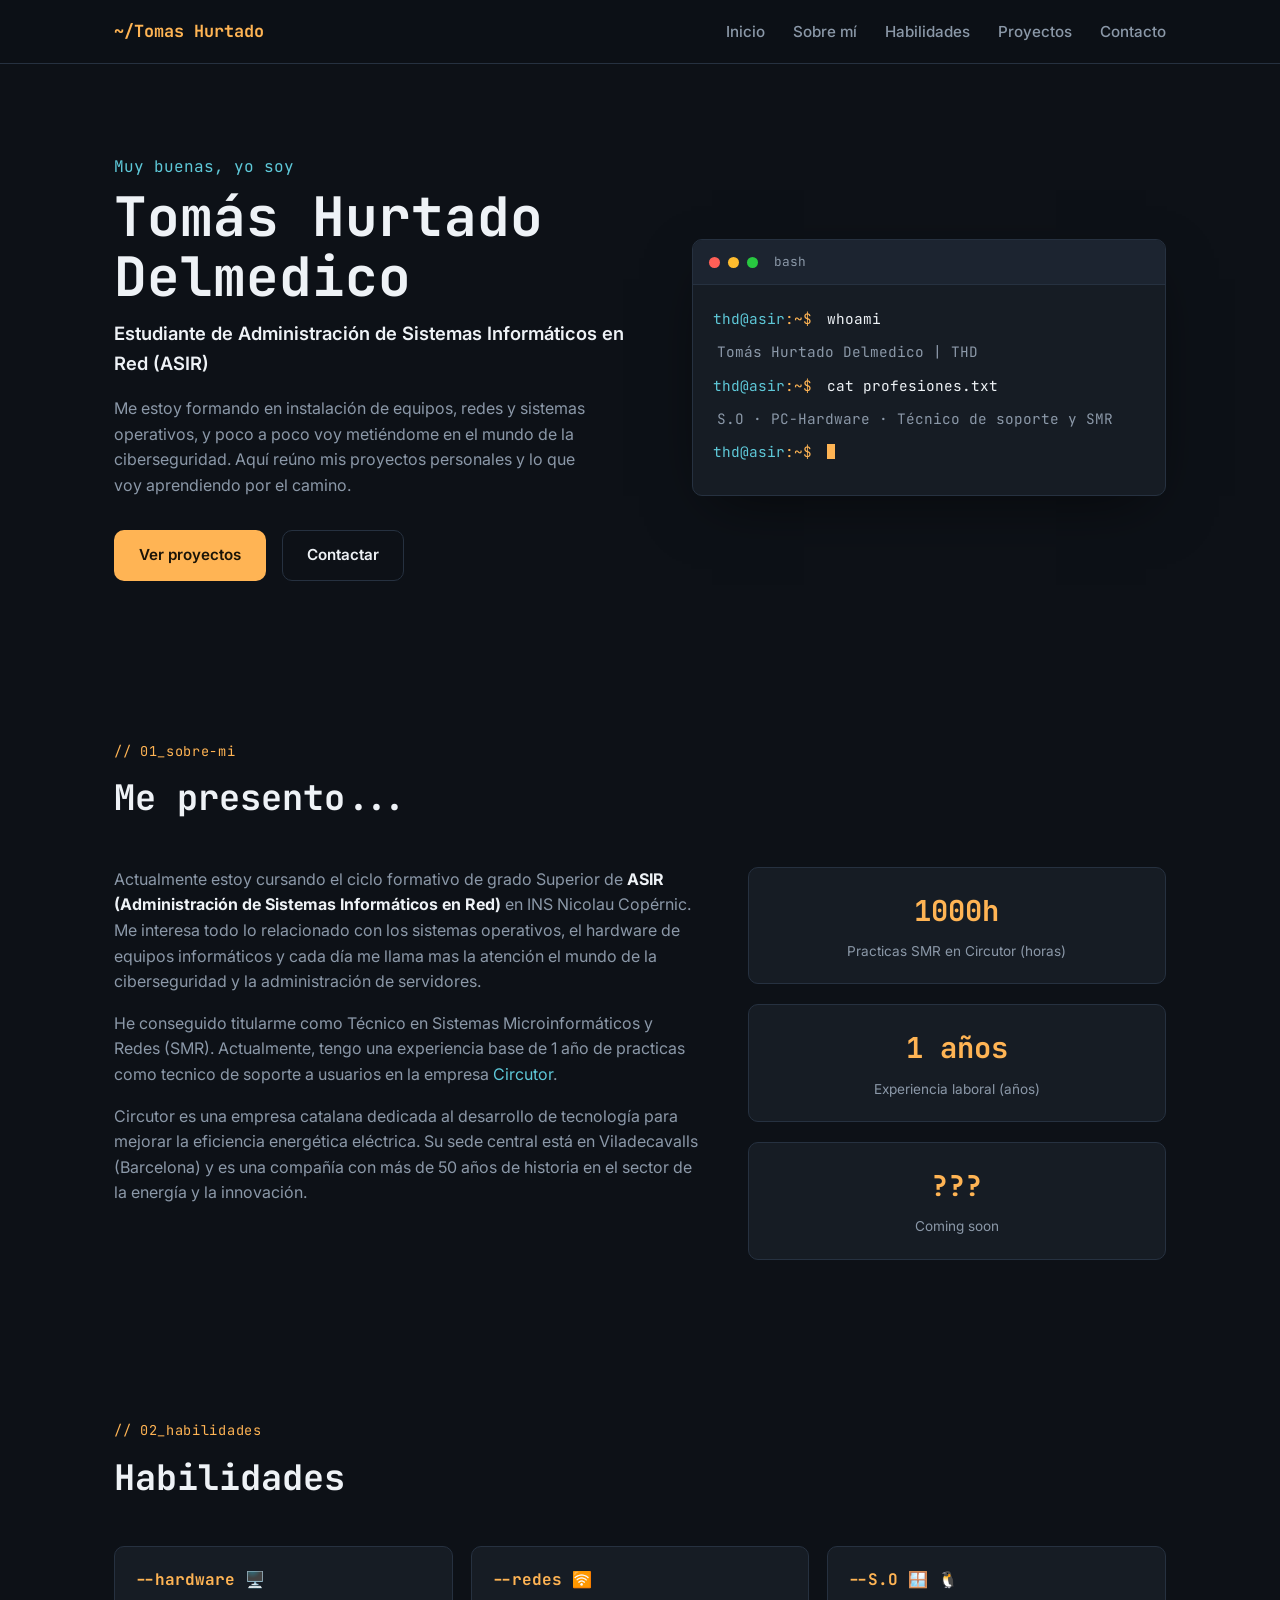
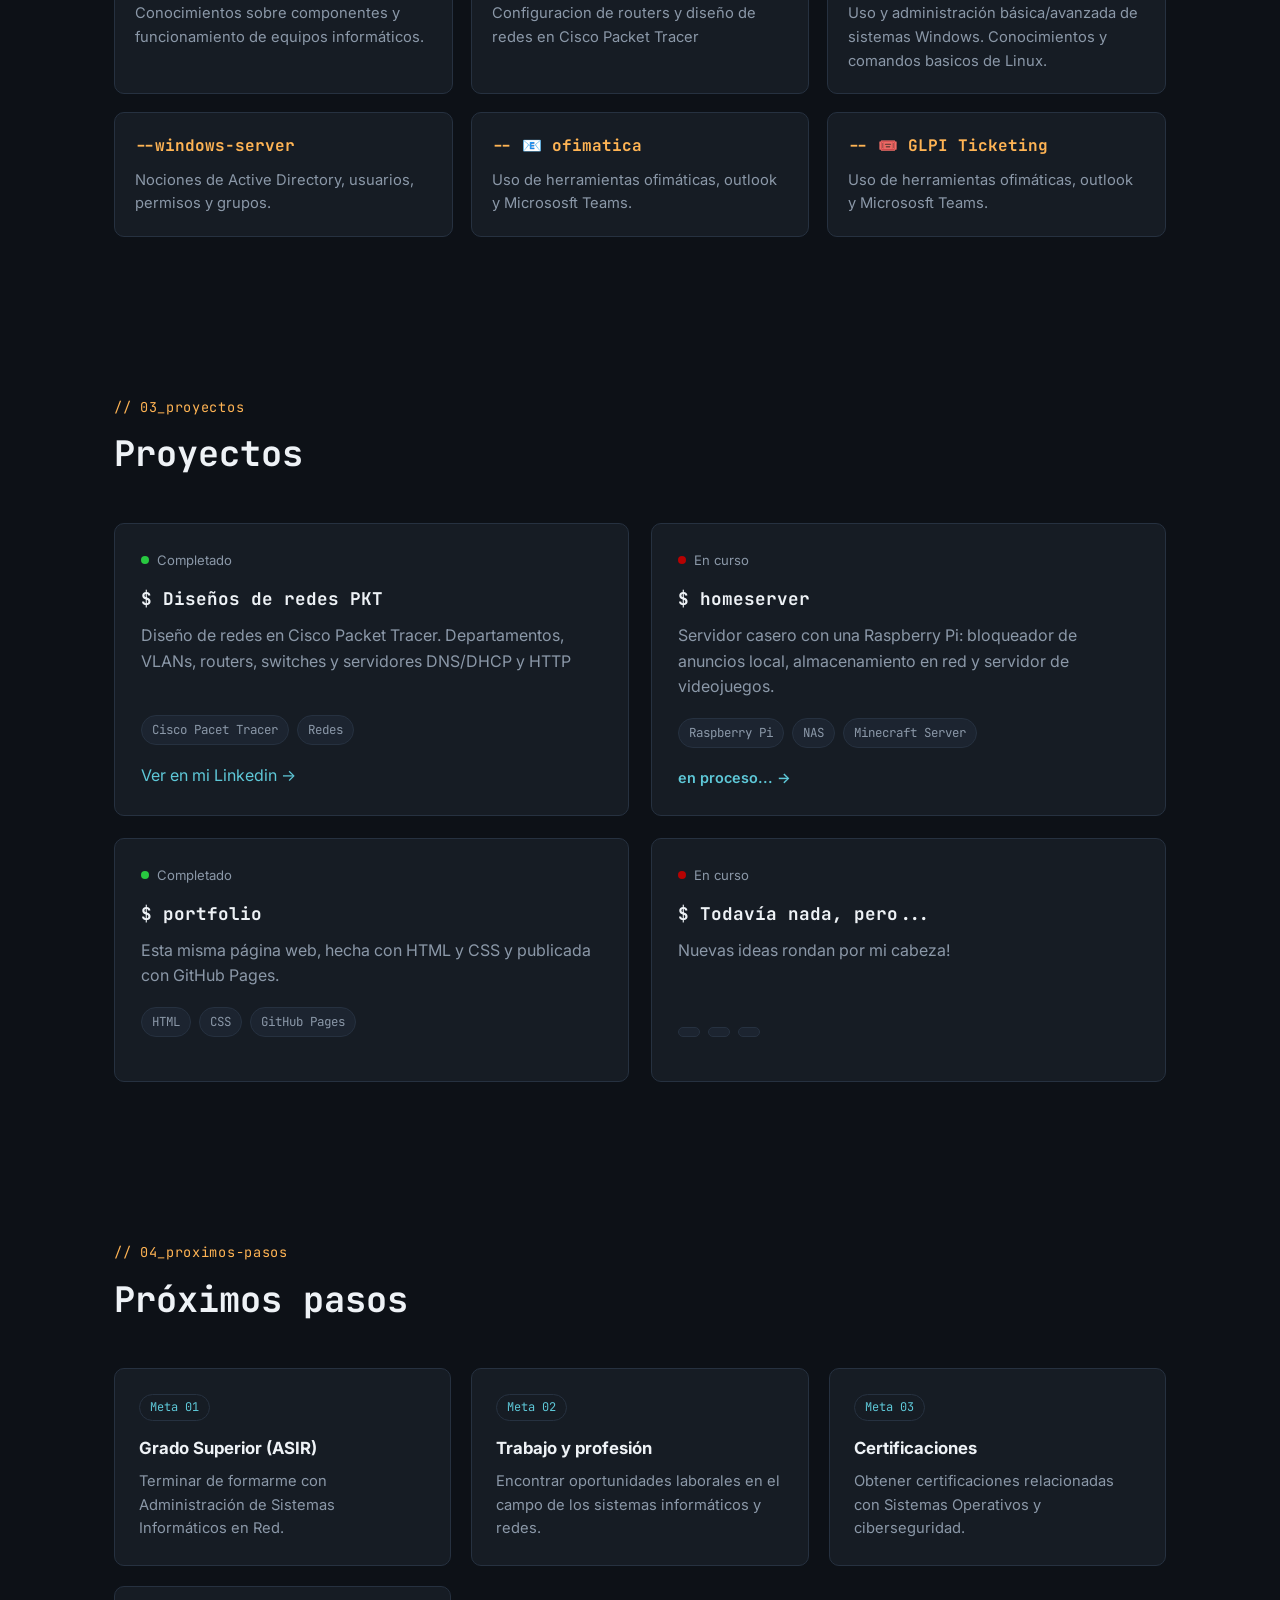
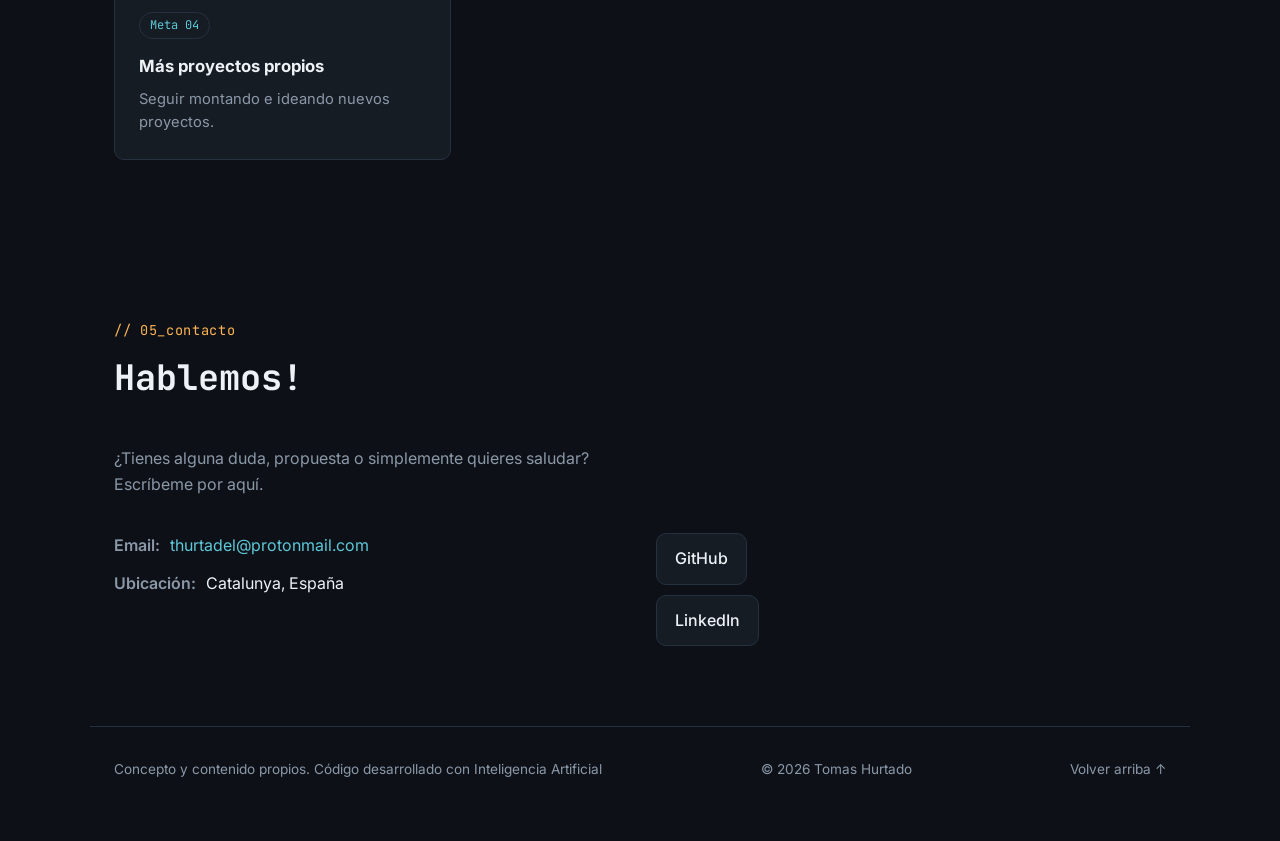
==== index.html @ 8b9e63d1 "Add files via upload" ====
<!DOCTYPE html>
<html lang="es">
<head>
  <meta charset="UTF-8">
  <meta name="viewport" content="width=device-width, initial-scale=1.0">
  <title>THD 🎮 |  Portfolio</title>

  <!-- Tipografías de Google Fonts -->
  <link rel="preconnect" href="https://fonts.googleapis.com">
  <link rel="preconnect" href="https://fonts.gstatic.com" crossorigin>
  <link href="https://fonts.googleapis.com/css2?family=Inter:wght@400;500;600;700&family=JetBrains+Mono:wght@400;500;700&display=swap" rel="stylesheet">

  <link rel="stylesheet" href="style.css">
</head>
<body>

  <!-- MENÚ DE NAVEGACIÓN -->

  <header class="site-header">
    <nav class="nav">
      <a href="#inicio" class="logo">~/Tomas Hurtado</a>

      <ul class="nav__links">
        <li><a href="#inicio">Inicio</a></li>
        <li><a href="#sobre-mi">Sobre mí</a></li>
        <li><a href="#habilidades">Habilidades</a></li>
        <li><a href="#proyectos">Proyectos</a></li>
        <li><a href="#contacto">Contacto</a></li>
      </ul>
    </nav>
  </header>

  <main>

    <!-- PRESENTACIÓN -->
    <section id="inicio" class="hero">
      <div class="hero__text">
        <p class="hero__greeting">Muy buenas, yo soy</p>
        <h1 class="hero__name">Tomás Hurtado Delmedico</h1>
        <p class="hero__role">Estudiante de Administración de Sistemas Informáticos en Red (ASIR)</p>
        <p class="hero__desc">
          Me estoy formando en instalación de equipos, redes y sistemas operativos,
          y poco a poco voy metiéndome en el mundo de la ciberseguridad. Aquí reúno
          mis proyectos personales y lo que voy aprendiendo por el camino.
        </p>
        <div class="hero__cta">
          <a href="#proyectos" class="btn btn--primary">Ver proyectos</a>
          <a href="#contacto" class="btn btn--ghost">Contactar</a>
        </div>
      </div>

      <!-- Tarjeta estilo "terminal" -->
      <div class="terminal">
        <div class="terminal__bar">
          <span class="dot dot--red"></span>
          <span class="dot dot--yellow"></span>
          <span class="dot dot--green"></span>
          <span class="terminal__title">bash</span>
        </div>
        <div class="terminal__body">
          <p><span class="prompt">thd@asir</span><span class="path">:~$</span> whoami</p>
          <p class="output">Tomás Hurtado Delmedico | THD</p>
          <p><span class="prompt">thd@asir</span><span class="path">:~$</span> cat profesiones.txt</p>
          <p class="output">S.O · PC-Hardware · Técnico de soporte y SMR</p>
          <p><span class="prompt">thd@asir</span><span class="path">:~$</span> <span class="cursor"></span></p>
        </div>
      </div>
    </section>

    <!--SECCIÓN: SOBRE MÍ -->
    <section id="sobre-mi" class="section">
      <p class="eyebrow">// 01_sobre-mi</p>
      <h2 class="section-title">Me presento...</h2>

      <div class="about">
        <div class="about__text">
          <p>
            Actualmente estoy cursando el ciclo formativo de grado Superior de
            <strong>ASIR (Administración de Sistemas Informáticos en Red)</strong> en
            INS Nicolau Copérnic. Me interesa todo lo relacionado con
            los sistemas operativos, el hardware de equipos informáticos y cada día me llama mas la atención el mundo de la ciberseguridad
            y la administración de servidores.
          </p>
          <p>
            He conseguido titularme como Técnico en Sistemas Microinformáticos y Redes (SMR). Actualmente, tengo una experiencia base de 1 año 
            de practicas como tecnico de soporte a usuarios en la empresa <a href="https://www.circutor.com">Circutor</a>. 
          </p>
          <p>
            Circutor es una empresa catalana dedicada al desarrollo de tecnología para mejorar 
            la eficiencia energética eléctrica. Su sede central está en Viladecavalls (Barcelona) y es una compañía con más de 50 años de historia en el sector de la energía y la innovación.
          </p>
        </div>

        <div class="about__stats">
          <div class="stat">
            <span class="stat__number">1000h</span>
            <span class="stat__label">Practicas SMR en Circutor (horas)</span>
          </div>
          <div class="stat">
            <span class="stat__number">1 años</span>
            <span class="stat__label">Experiencia laboral (años)</span>
          </div>
          <div class="stat">
            <span class="stat__number">???</span>
            <span class="stat__label">Coming soon</span>
          </div>
        </div>
      </div>
    </section>

    <!--
         SECCIÓN: HABILIDADES  -->

    <section id="habilidades" class="section">
      <p class="eyebrow">// 02_habilidades</p>
      <h2 class="section-title">Habilidades</h2>

      <ul class="skills-grid">
        <li class="skill">
          <span class="skill__flag">--hardware 🖥️</span>
          <p class="skill__desc">Conocimientos sobre componentes y funcionamiento de equipos informáticos.</p>
        </li>
        <li class="skill">
          <span class="skill__flag">--redes 🛜 </span>
          <p class="skill__desc">Configuracion de routers y diseño de redes en Cisco Packet Tracer</p>
        </li>
        <li class="skill">
          <span class="skill__flag">--S.O 🪟 🐧</span>
          <p class="skill__desc">Uso y administración básica/avanzada de sistemas Windows.
            Conocimientos y comandos basicos de Linux.
          </p>
        </li>
        <li class="skill">
          <span class="skill__flag">--windows-server</span>
          <p class="skill__desc">Nociones de Active Directory, usuarios, permisos y grupos.</p>
        </li>
        <li class="skill">
          <span class="skill__flag">-- 📧 ofimatica</span>
          <p class="skill__desc">Uso de herramientas ofimáticas, outlook y Micrososft Teams.</p>
        </li>
        <li class="skill">
          <span class="skill__flag">-- 🎟️ GLPI Ticketing</span>
          <p class="skill__desc">Uso de herramientas ofimáticas, outlook y Micrososft Teams.</p>
        </li>
        <!-- Copiar un bloque <li class="skill">...</li> para añadir más habilidades -->
      </ul>
    </section>

    <!-- SECCIÓN: PROYECTOS -->
    <section id="proyectos" class="section">
      <p class="eyebrow">// 03_proyectos</p>
      <h2 class="section-title">Proyectos</h2>

      <div class="projects-grid">

        <article class="project">
          <p class="project__status">
            <span class="status-dot status-dot--done"></span> Completado
          </p>
          <h3 class="project__title">$ Diseños de redes PKT</h3>
          <p class="project__desc">
            Diseño de redes en Cisco Packet Tracer. Departamentos, VLANs, routers, switches y servidores DNS/DHCP y HTTP
          </p>
          <ul class="project__tags">
            <li>Cisco Pacet Tracer</li>
            <li>Redes</li>
          </ul>
          <a href="https://www.linkedin.com/pulse/primer-mini-proyecto-de-redes-tom%C3%A1s-hurtado-delmedico-5xv9e" class="project_link">Ver en mi Linkedin →</a>
        </article>

        <article class="project">
          <p class="project__status">
            <span class="status-dot status-dot--progress"></span> En curso
          </p>
          <h3 class="project__title">$ homeserver</h3>
          <p class="project__desc">
            Servidor casero con una Raspberry Pi: bloqueador de anuncios local, almacenamiento en red y servidor de videojuegos.
          </p>
          <ul class="project__tags">
            <li>Raspberry Pi</li>
            <li>NAS</li>
            <li>Minecraft Server</li>
          </ul>
          <a href="/comingsoon.html" class="project__link">en proceso... →</a>
        </article>

        <article class="project">
          <p class="project__status">
            <span class="status-dot status-dot--done"></span> Completado
          </p>
          <h3 class="project__title">$ portfolio</h3>
          <p class="project__desc">
            Esta misma página web, hecha con HTML y CSS y publicada con
            GitHub Pages.
          </p>
          <ul class="project__tags">
            <li>HTML</li>
            <li>CSS</li>
            <li>GitHub Pages</li>
          </ul>
        </article>

        <article class="project">
          <p class="project__status">
            <span class="status-dot status-dot--progress"></span> En curso
          </p>
          <h3 class="project__title">$ Todavía nada, pero...</h3>
          <p class="project__desc">
            Nuevas ideas rondan por mi cabeza!
          </p>
          <ul class="project__tags">
            <li></li>
            <li></li>
            <li></li>
          </ul>
        </article>

        <!-- Para añadir un proyecto nuevo, copiar desde <article class="project">
             hasta </article> y pegar aquí debajo, cambiando los textos -->

      </div>
    </section>

    <!-- SECCIÓN: PRÓXIMOS PASOS (opcional)-->
    <section id="metas" class="section">
      <p class="eyebrow">// 04_proximos-pasos</p>
      <h2 class="section-title">Próximos pasos</h2>

      <div class="metas-grid">
        <article class="meta-card">
          <span class="meta-card__tag">Meta 01</span>
          <h3>Grado Superior (ASIR)</h3>
          <p>Terminar de formarme con Administración de Sistemas Informáticos en Red.</p>
        </article>

        <article class="meta-card">
          <span class="meta-card__tag">Meta 02</span>
          <h3>Trabajo y profesión</h3>
          <p>Encontrar oportunidades laborales en el campo de los sistemas informáticos y redes.</p>
        </article>

        <article class="meta-card">
          <span class="meta-card__tag">Meta 03</span>
          <h3>Certificaciones</h3>
          <p>Obtener certificaciones relacionadas con Sistemas Operativos y ciberseguridad.</p>
        </article>

        <article class="meta-card">
          <span class="meta-card__tag">Meta 04</span>
          <h3>Más proyectos propios</h3>
          <p>Seguir montando e ideando nuevos proyectos.</p>
        </article>
      </div>
    </section>

    <!--SECCIÓN: CONTACTO-->
    <section id="contacto" class="section">
      <p class="eyebrow">// 05_contacto</p>
      <h2 class="section-title">Hablemos!</h2>
      <p class="contact-intro">
        ¿Tienes alguna duda, propuesta o simplemente quieres saludar?
        Escríbeme por aquí.
      </p>

      <div class="contact-grid">
        <div class="contact-info">
          <p><strong>Email:</strong> <a href="mailto:thurtadel@protonmail.com">thurtadel@protonmail.com</a></p>
          <p><strong>Ubicación:</strong> Catalunya, España</p>
        </div>

        <ul class="social-links">
          <li><a href="https://github.com/Thomas426" target="_blank">GitHub</a></li>
          <li><a href="https://www.linkedin.com/in/tomas-hurtado-viewmyprofile">LinkedIn</a></li>
        </ul>
      </div>
    </section>

  </main>

  <!-- PIE DE PÁGINA-->
  <footer class="site-footer">
    <p>Concepto y contenido propios. Código desarrollado con Inteligencia Artificial</p> 
    <p>© 2026 Tomas Hurtado</p>
    <a href="#inicio" class="back-to-top">Volver arriba ↑</a>
  </footer>

</body>
</html>
---- style.css ----
/*
   Cómo está organizado este archivo:
     1. Variables de color y tipografía 
     2. Reset básico
     3. Estilos generales (body, enlaces, botones...)
     4. Cabecera / menú
     5. Sección "Inicio" + tarjeta terminal
     6. Secciones generales (título, eyebrow)
     7. Sobre mí
     8. Habilidades
     9. Proyectos
    10. Próximos pasos
    11. Contacto
    12. Pie de página
    13. Responsive (pantallas pequeñas)*/


/* =============================================================
   1. VARIABLES — cambia aquí los colores y tipografías
   ============================================================= */
:root {
  /* Colores de fondo */
  --bg: #0d1117;          /* fondo general de la página */
  --surface: #161c24;     /* fondo de tarjetas */
  --surface-2: #1c2430;   /* fondo de elementos dentro de tarjetas */
  --border: #263140;      /* líneas y bordes */

  /* Colores de texto */
  --text: #eef2f6;        /* texto principal */
  --text-dim: #8b98a8;    /* texto secundario / descripciones */

  /* Colores de acento — cámbialos para darle tu toque personal */
  --accent: #ffb454;        /* ámbar: títulos, botones, detalles */
  --accent-contrast: #1a1408; /* texto que va ENCIMA del acento */
  --accent-2: #5ec8d8;       /* cian: enlaces, segundo detalle */

  /* Tipografías */
  --font-display: 'JetBrains Mono', 'Courier New', monospace;
  --font-body: 'Inter', system-ui, -apple-system, sans-serif;

  /* Otros */
  --radius: 10px;
  --max-width: 1100px;
}


/*2. RESET BÁSICO */
* {
  margin: 0;
  padding: 0;
  box-sizing: border-box;
}

html {
  scroll-behavior: smooth;
}

img {
  max-width: 100%;
  display: block;
}


/* 3. ESTILOS GENERALES */
body {
  background-color: var(--bg);
  color: var(--text);
  font-family: var(--font-body);
  line-height: 1.6;
}

a {
  color: var(--accent-2);
  text-decoration: none;
}

a:hover {
  text-decoration: underline;
}

a:focus-visible,
button:focus-visible {
  outline: 2px solid var(--accent);
  outline-offset: 3px;
}

ul {
  list-style: none;
}

.section {
  max-width: var(--max-width);
  margin: 0 auto;
  padding: 80px 24px;
}

.eyebrow {
  font-family: var(--font-display);
  color: var(--accent);
  font-size: 0.85rem;
  letter-spacing: 0.05em;
  margin-bottom: 8px;
}

.section-title {
  font-family: var(--font-display);
  font-size: clamp(1.6rem, 4vw, 2.2rem);
  font-weight: 700;
  margin-bottom: 40px;
}

/* Botones */
.btn {
  display: inline-block;
  font-family: var(--font-body);
  font-weight: 600;
  font-size: 0.95rem;
  padding: 12px 24px;
  border-radius: var(--radius);
  border: 1px solid transparent;
  text-decoration: none;
  transition: transform 0.15s ease, opacity 0.15s ease;
}

.btn:hover {
  transform: translateY(-2px);
  text-decoration: none;
}

.btn--primary {
  background-color: var(--accent);
  color: var(--accent-contrast);
}

.btn--primary:hover {
  opacity: 0.9;
}

.btn--ghost {
  background-color: transparent;
  border-color: var(--border);
  color: var(--text);
}

.btn--ghost:hover {
  border-color: var(--accent);
}


/* 4. CABECERA / MENÚ  */
.site-header {
  position: sticky;
  top: 0;
  z-index: 10;
  background-color: rgba(13, 17, 23, 0.9);
  backdrop-filter: blur(6px);
  border-bottom: 1px solid var(--border);
}

.nav {
  max-width: var(--max-width);
  margin: 0 auto;
  padding: 18px 24px;
  display: flex;
  align-items: center;
  justify-content: space-between;
  flex-wrap: wrap;
  gap: 16px;
}

.logo {
  font-family: var(--font-display);
  font-weight: 700;
  color: var(--accent);
  font-size: 1.05rem;
}

.logo:hover {
  text-decoration: none;
  opacity: 0.85;
}

.nav__links {
  display: flex;
  gap: 28px;
  flex-wrap: wrap;
}

.nav__links a {
  color: var(--text-dim);
  font-weight: 500;
  font-size: 0.95rem;
}

.nav__links a:hover {
  color: var(--text);
  text-decoration: none;
}


/*  5. SECCIÓN INICIO + TARJETA TERMINAL */
.hero {
  max-width: var(--max-width);
  margin: 0 auto;
  padding: 90px 24px 80px;
  display: grid;
  grid-template-columns: 1.1fr 1fr;
  gap: 56px;
  align-items: center;
}

.hero__greeting {
  font-family: var(--font-display);
  color: var(--accent-2);
  font-size: 1rem;
  margin-bottom: 8px;
}

.hero__name {
  font-family: var(--font-display);
  font-size: clamp(2.2rem, 6vw, 3.4rem);
  font-weight: 700;
  margin-bottom: 12px;
  line-height: 1.1;
}

.hero__role {
  font-size: 1.15rem;
  color: var(--text);
  margin-bottom: 18px;
  font-weight: 600;
}

.hero__desc {
  color: var(--text-dim);
  max-width: 480px;
  margin-bottom: 32px;
}

.hero__cta {
  display: flex;
  gap: 16px;
  flex-wrap: wrap;
}

/* Tarjeta estilo terminal */
.terminal {
  background-color: var(--surface);
  border: 1px solid var(--border);
  border-radius: var(--radius);
  overflow: hidden;
  box-shadow: 0 20px 60px -20px rgba(0, 0, 0, 0.6);
}

.terminal__bar {
  display: flex;
  align-items: center;
  gap: 8px;
  padding: 12px 16px;
  background-color: var(--surface-2);
  border-bottom: 1px solid var(--border);
}

.dot {
  width: 11px;
  height: 11px;
  border-radius: 50%;
}

.dot--red { background-color: #ff5f57; }
.dot--yellow { background-color: #febc2e; }
.dot--green { background-color: #28c840; }

.terminal__title {
  margin-left: 8px;
  font-family: var(--font-display);
  font-size: 0.8rem;
  color: var(--text-dim);
}

.terminal__body {
  padding: 22px 20px;
  font-family: var(--font-display);
  font-size: 0.9rem;
}

.terminal__body p {
  margin-bottom: 10px;
  white-space: pre-wrap;
  word-break: break-word;
}

.terminal .prompt {
  color: var(--accent-2);
}

.terminal .path {
  color: var(--accent);
  margin-right: 6px;
}

.terminal .output {
  color: var(--text-dim);
  margin-left: 4px;
}

.cursor {
  display: inline-block;
  width: 8px;
  height: 1em;
  vertical-align: -2px;
  background-color: var(--accent);
  animation: blink 1s steps(1) infinite;
}

@keyframes blink {
  50% { opacity: 0; }
}

@media (prefers-reduced-motion: reduce) {
  .cursor {
    animation: none;
  }
  html {
    scroll-behavior: auto;
  }
}


/* 7. SOBRE MÍ */
.about {
  display: grid;
  grid-template-columns: 1.4fr 1fr;
  gap: 48px;
  align-items: start;
}

.about__text p {
  color: var(--text-dim);
  margin-bottom: 16px;
}

.about__text strong {
  color: var(--text);
}

.about__stats {
  display: grid;
  gap: 20px;
}

.stat {
  background-color: var(--surface);
  border: 1px solid var(--border);
  border-radius: var(--radius);
  padding: 20px;
  text-align: center;
}

.stat__number {
  display: block;
  font-family: var(--font-display);
  font-size: 1.8rem;
  font-weight: 700;
  color: var(--accent);
  margin-bottom: 4px;
}

.stat__label {
  font-size: 0.85rem;
  color: var(--text-dim);
}


/*  8. HABILIDADES */
.skills-grid {
  display: grid;
  grid-template-columns: repeat(3, 1fr);
  gap: 18px;
}

.skill {
  background-color: var(--surface);
  border: 1px solid var(--border);
  border-radius: var(--radius);
  padding: 20px;
  transition: border-color 0.15s ease;
}

.skill:hover {
  border-color: var(--accent);
}

.skill__flag {
  display: inline-block;
  font-family: var(--font-display);
  color: var(--accent);
  font-weight: 700;
  margin-bottom: 10px;
}

.skill__desc {
  color: var(--text-dim);
  font-size: 0.92rem;
}


/* 
   9. PROYECTOS */
.projects-grid {
  display: grid;
  grid-template-columns: repeat(2, 1fr);
  gap: 22px;
}

.project {
  background-color: var(--surface);
  border: 1px solid var(--border);
  border-radius: var(--radius);
  padding: 26px;
  display: flex;
  flex-direction: column;
}

.project__status {
  display: flex;
  align-items: center;
  gap: 8px;
  font-size: 0.82rem;
  color: var(--text-dim);
  margin-bottom: 14px;
}

.status-dot {
  width: 8px;
  height: 8px;
  border-radius: 50%;
}

.status-dot--done { background-color: #28c840; }
.status-dot--progress { background-color: rgb(182, 2, 2)}/* var(--accent);  */

.project__title {
  font-family: var(--font-display);
  font-size: 1.1rem;
  margin-bottom: 10px;
}

.project__desc {
  color: var(--text-dim);
  margin-bottom: 18px;
  flex-grow: 1;
}

.project__tags {
  display: flex;
  flex-wrap: wrap;
  gap: 8px;
  margin-bottom: 18px;
}

.project__tags li {
  font-size: 0.78rem;
  font-family: var(--font-display);
  background-color: var(--surface-2);
  border: 1px solid var(--border);
  border-radius: 999px;
  padding: 4px 10px;
  color: var(--text-dim);
}

.project__link {
  font-weight: 600;
  font-size: 0.9rem;
  align-self: flex-start;
}


/* 10. PRÓXIMOS PASOS */
.metas-grid {
  display: grid;
  grid-template-columns: repeat(3, 1fr);
  gap: 20px;
}

.meta-card {
  background-color: var(--surface);
  border: 1px solid var(--border);
  border-radius: var(--radius);
  padding: 24px;
}

.meta-card__tag {
  display: inline-block;
  font-family: var(--font-display);
  font-size: 0.75rem;
  color: var(--accent-2);
  border: 1px solid var(--border);
  border-radius: 999px;
  padding: 3px 10px;
  margin-bottom: 14px;
}

.meta-card h3 {
  margin-bottom: 8px;
  font-size: 1.05rem;
}

.meta-card p {
  color: var(--text-dim);
  font-size: 0.92rem;
}


/* 11. CONTACTO  */
.contact-intro {
  color: var(--text-dim);
  max-width: 520px;
  margin-bottom: 36px;
}

.contact-grid {
  display: grid;
  grid-template-columns: 1fr 1fr;
  gap: 32px;
  align-items: start;
}

.contact-info p {
  margin-bottom: 12px;
}

.contact-info strong {
  color: var(--text-dim);
  font-weight: 600;
  margin-right: 6px;
}

.social-links {
  display: flex;
  flex-direction: column;
  gap: 10px;
}

.social-links a {
  display: inline-block;
  background-color: var(--surface);
  border: 1px solid var(--border);
  border-radius: var(--radius);
  padding: 12px 18px;
  color: var(--text);
  font-weight: 500;
  text-decoration: none;
}

.social-links a:hover {
  border-color: var(--accent);
  color: var(--accent);
}


/*
   12. PIE DE PÁGINA */
.site-footer {
  max-width: var(--max-width);
  margin: 0 auto;
  padding: 32px 24px 60px;
  display: flex;
  justify-content: space-between;
  align-items: center;
  flex-wrap: wrap;
  gap: 12px;
  color: var(--text-dim);
  font-size: 0.85rem;
  border-top: 1px solid var(--border);
}

.back-to-top {
  color: var(--text-dim);
  font-size: 0.85rem;
}

.back-to-top:hover {
  color: var(--accent);
}


/* 13. pantallas pequeñas */
@media (max-width: 900px) {
  .hero {
    grid-template-columns: 1fr;
    padding-top: 50px;
  }

  .about,
  .contact-grid {
    grid-template-columns: 1fr;
  }

  .skills-grid {
    grid-template-columns: repeat(2, 1fr);
  }

  .projects-grid {
    grid-template-columns: 1fr;
  }

  .metas-grid {
    grid-template-columns: 1fr;
  }
}

@media (max-width: 600px) {
  .nav {
    justify-content: center;
    text-align: center;
  }

  .nav__links {
    justify-content: center;
  }

  .skills-grid {
    grid-template-columns: 1fr;
  }

  .section {
    padding: 56px 20px;
  }

  .site-footer {
    justify-content: center;
    text-align: center;
  }
}
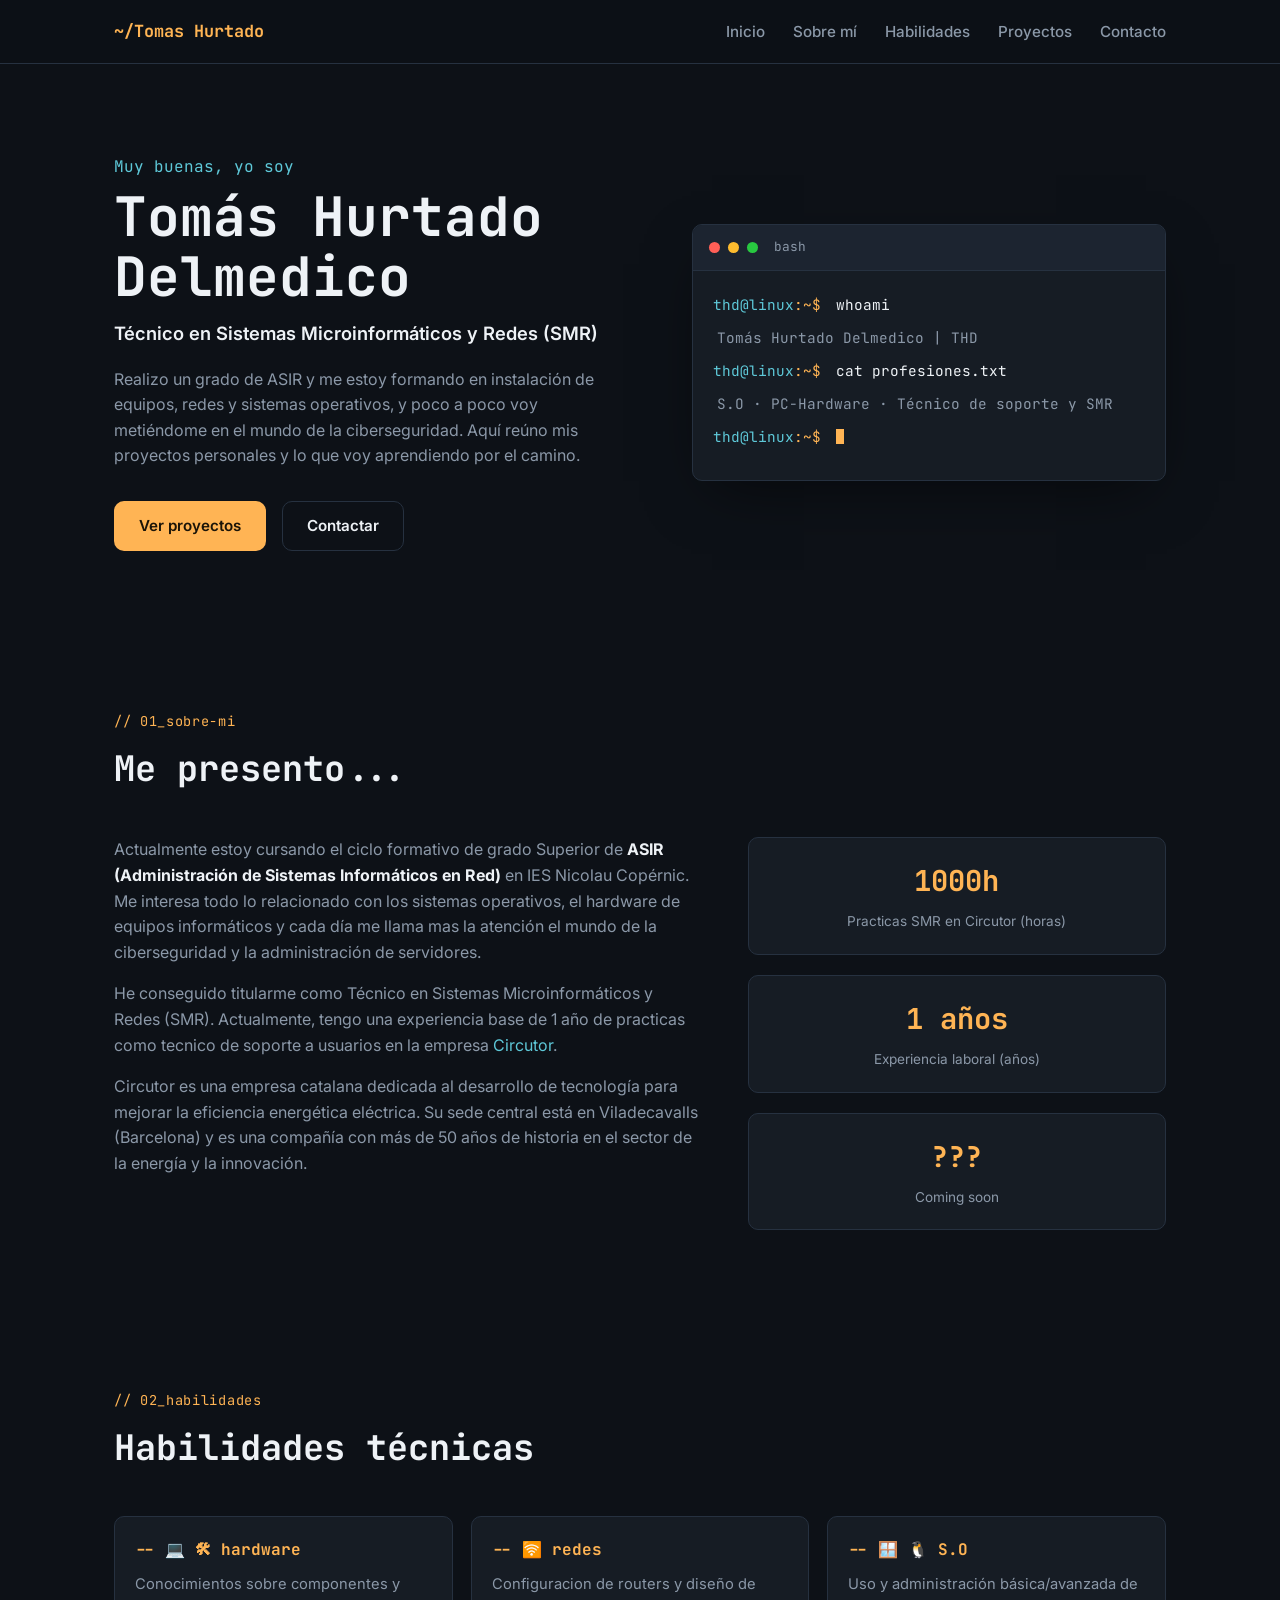
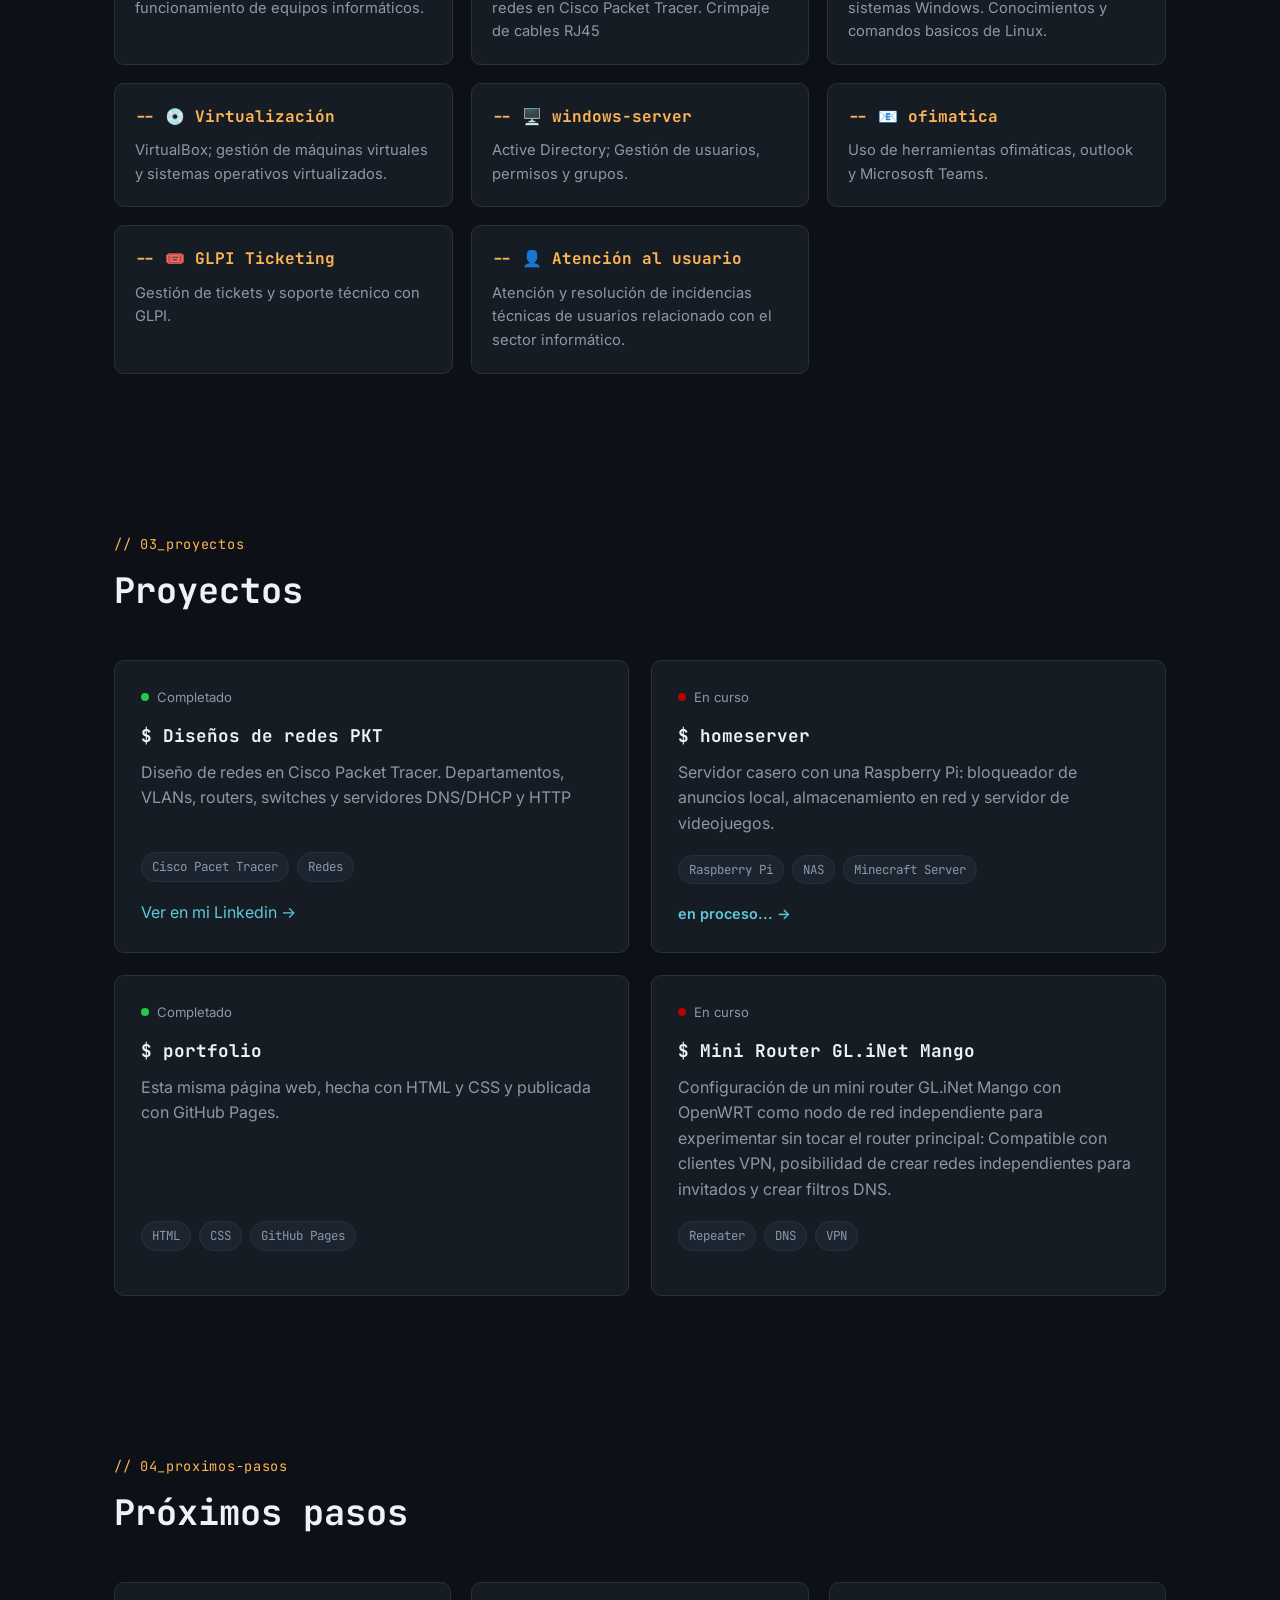
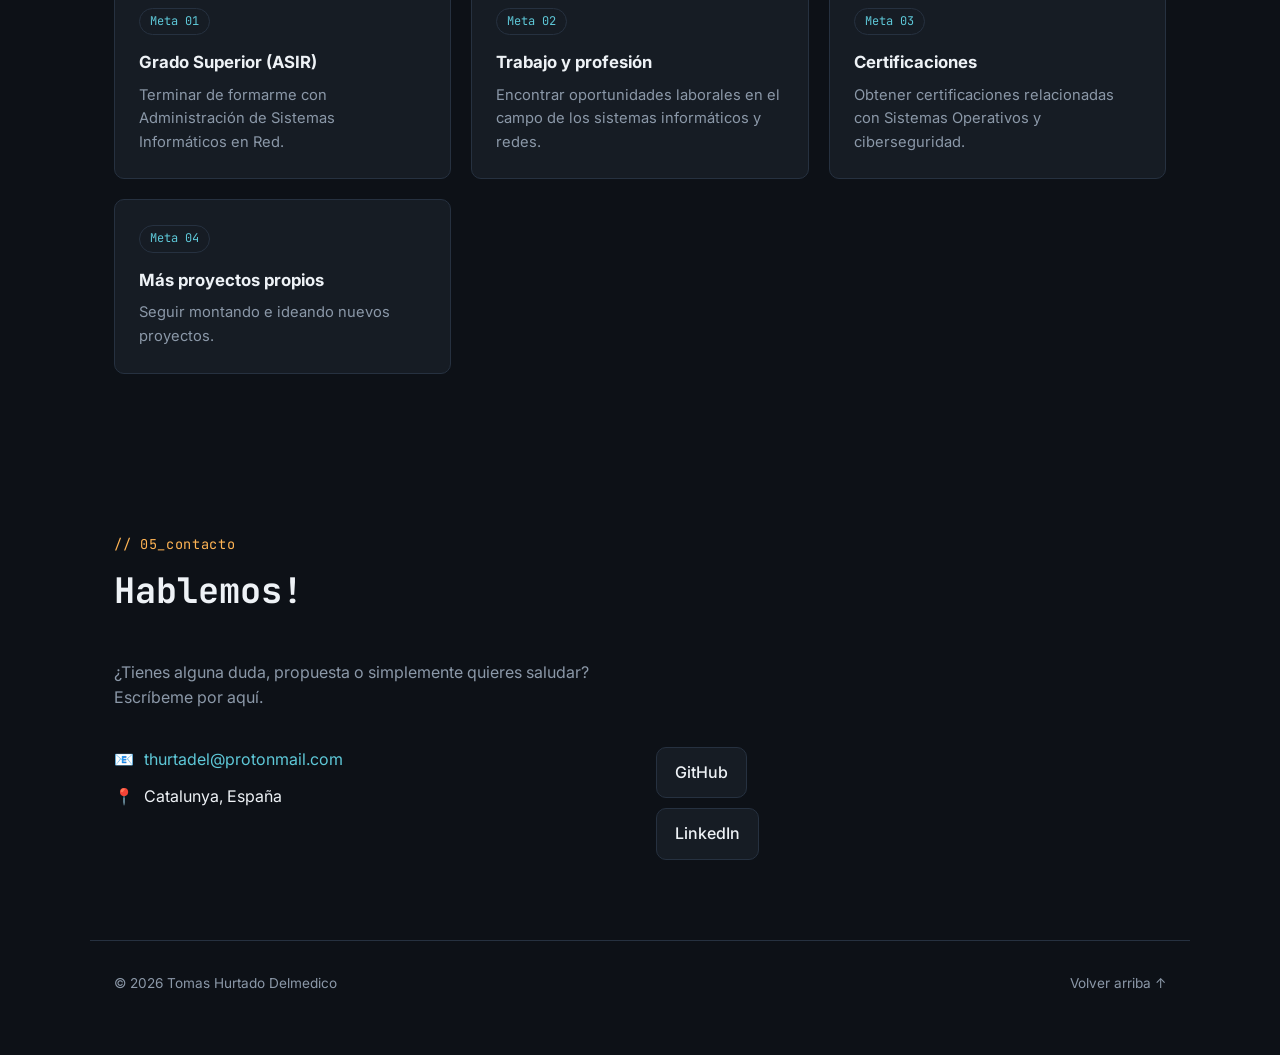
==== commit ef5de0b0: "Add files via upload" ====
--- a/index.html
+++ b/index.html
@@ -37,9 +37,9 @@
       <div class="hero__text">
         <p class="hero__greeting">Muy buenas, yo soy</p>
         <h1 class="hero__name">Tomás Hurtado Delmedico</h1>
-        <p class="hero__role">Estudiante de Administración de Sistemas Informáticos en Red (ASIR)</p>
+        <p class="hero__role">Técnico en Sistemas Microinformáticos y Redes (SMR)</p>
         <p class="hero__desc">
-          Me estoy formando en instalación de equipos, redes y sistemas operativos,
+          Realizo un grado de ASIR y me estoy formando en instalación de equipos, redes y sistemas operativos,
           y poco a poco voy metiéndome en el mundo de la ciberseguridad. Aquí reúno
           mis proyectos personales y lo que voy aprendiendo por el camino.
         </p>
@@ -58,11 +58,11 @@
           <span class="terminal__title">bash</span>
         </div>
         <div class="terminal__body">
-          <p><span class="prompt">thd@asir</span><span class="path">:~$</span> whoami</p>
+          <p><span class="prompt">thd@linux</span><span class="path">:~$</span> whoami</p>
           <p class="output">Tomás Hurtado Delmedico | THD</p>
-          <p><span class="prompt">thd@asir</span><span class="path">:~$</span> cat profesiones.txt</p>
+          <p><span class="prompt">thd@linux</span><span class="path">:~$</span> cat profesiones.txt</p>
           <p class="output">S.O · PC-Hardware · Técnico de soporte y SMR</p>
-          <p><span class="prompt">thd@asir</span><span class="path">:~$</span> <span class="cursor"></span></p>
+          <p><span class="prompt">thd@linux</span><span class="path">:~$</span> <span class="cursor"></span></p>
         </div>
       </div>
     </section>
@@ -77,7 +77,7 @@
           <p>
             Actualmente estoy cursando el ciclo formativo de grado Superior de
             <strong>ASIR (Administración de Sistemas Informáticos en Red)</strong> en
-            INS Nicolau Copérnic. Me interesa todo lo relacionado con
+            IES Nicolau Copérnic. Me interesa todo lo relacionado con
             los sistemas operativos, el hardware de equipos informáticos y cada día me llama mas la atención el mundo de la ciberseguridad
             y la administración de servidores.
           </p>
@@ -113,35 +113,52 @@
 
     <section id="habilidades" class="section">
       <p class="eyebrow">// 02_habilidades</p>
-      <h2 class="section-title">Habilidades</h2>
+      <h2 class="section-title">Habilidades técnicas</h2>
 
       <ul class="skills-grid">
         <li class="skill">
-          <span class="skill__flag">--hardware 🖥️</span>
+          <span class="skill__flag">-- 💻 🛠 hardware</span>
           <p class="skill__desc">Conocimientos sobre componentes y funcionamiento de equipos informáticos.</p>
         </li>
-        <li class="skill">
-          <span class="skill__flag">--redes 🛜 </span>
-          <p class="skill__desc">Configuracion de routers y diseño de redes en Cisco Packet Tracer</p>
-        </li>
-        <li class="skill">
-          <span class="skill__flag">--S.O 🪟 🐧</span>
+
+        <li class="skill">
+          <span class="skill__flag">-- 🛜 redes </span>
+          <p class="skill__desc">Configuracion de routers y diseño de redes en Cisco Packet Tracer. Crimpaje de cables RJ45</p>
+        </li>
+
+        <li class="skill">
+          <span class="skill__flag">-- 🪟 🐧 S.O</span>
           <p class="skill__desc">Uso y administración básica/avanzada de sistemas Windows.
             Conocimientos y comandos basicos de Linux.
           </p>
         </li>
-        <li class="skill">
-          <span class="skill__flag">--windows-server</span>
-          <p class="skill__desc">Nociones de Active Directory, usuarios, permisos y grupos.</p>
-        </li>
+
+        <li class="skill">
+          <span class="skill__flag">-- 💿 Virtualización</span>
+          <p class="skill__desc">VirtualBox; gestión de máquinas virtuales y sistemas operativos virtualizados.
+          </p>
+        </li>
+
+        <li class="skill">
+          <span class="skill__flag">-- 🖥️ windows-server</span>
+          <p class="skill__desc">Active Directory; Gestión de usuarios, permisos y grupos.</p>
+        </li>
+
         <li class="skill">
           <span class="skill__flag">-- 📧 ofimatica</span>
           <p class="skill__desc">Uso de herramientas ofimáticas, outlook y Micrososft Teams.</p>
         </li>
+
         <li class="skill">
           <span class="skill__flag">-- 🎟️ GLPI Ticketing</span>
-          <p class="skill__desc">Uso de herramientas ofimáticas, outlook y Micrososft Teams.</p>
-        </li>
+          <p class="skill__desc">Gestión de tickets y soporte técnico con GLPI.</p>
+        </li>
+
+        <li class="skill">
+          <span class="skill__flag">-- 👤 Atención al usuario</span>
+          <p class="skill__desc">Atención y resolución de incidencias técnicas de usuarios relacionado con el sector informático.</p>
+        </li>
+
         <!-- Copiar un bloque <li class="skill">...</li> para añadir más habilidades -->
       </ul>
     </section>
@@ -204,14 +221,15 @@
           <p class="project__status">
             <span class="status-dot status-dot--progress"></span> En curso
           </p>
-          <h3 class="project__title">$ Todavía nada, pero...</h3>
+          <h3 class="project__title">$ Mini Router GL.iNet Mango</h3>
           <p class="project__desc">
-            Nuevas ideas rondan por mi cabeza!
+            Configuración de un mini router GL.iNet Mango con OpenWRT como nodo de red independiente para experimentar sin tocar el router principal: 
+            Compatible con clientes VPN, posibilidad de crear redes independientes para invitados y crear filtros DNS.
           </p>
           <ul class="project__tags">
-            <li></li>
-            <li></li>
-            <li></li>
+            <li>Repeater</li>
+            <li>DNS</li>
+            <li>VPN</li>
           </ul>
         </article>
 
@@ -264,8 +282,8 @@
 
       <div class="contact-grid">
         <div class="contact-info">
-          <p><strong>Email:</strong> <a href="mailto:thurtadel@protonmail.com">thurtadel@protonmail.com</a></p>
-          <p><strong>Ubicación:</strong> Catalunya, España</p>
+          <p><strong>📧 </strong> <a href="mailto:thurtadel@protonmail.com">thurtadel@protonmail.com</a></p>
+          <p><strong>📍 </strong> Catalunya, España</p>
         </div>
 
         <ul class="social-links">
@@ -278,9 +296,8 @@
   </main>
 
   <!-- PIE DE PÁGINA-->
-  <footer class="site-footer">
-    <p>Concepto y contenido propios. Código desarrollado con Inteligencia Artificial</p> 
-    <p>© 2026 Tomas Hurtado</p>
+  <footer class="site-footer"> 
+    <p>© 2026 Tomas Hurtado Delmedico</p>
     <a href="#inicio" class="back-to-top">Volver arriba ↑</a>
   </footer>
 
